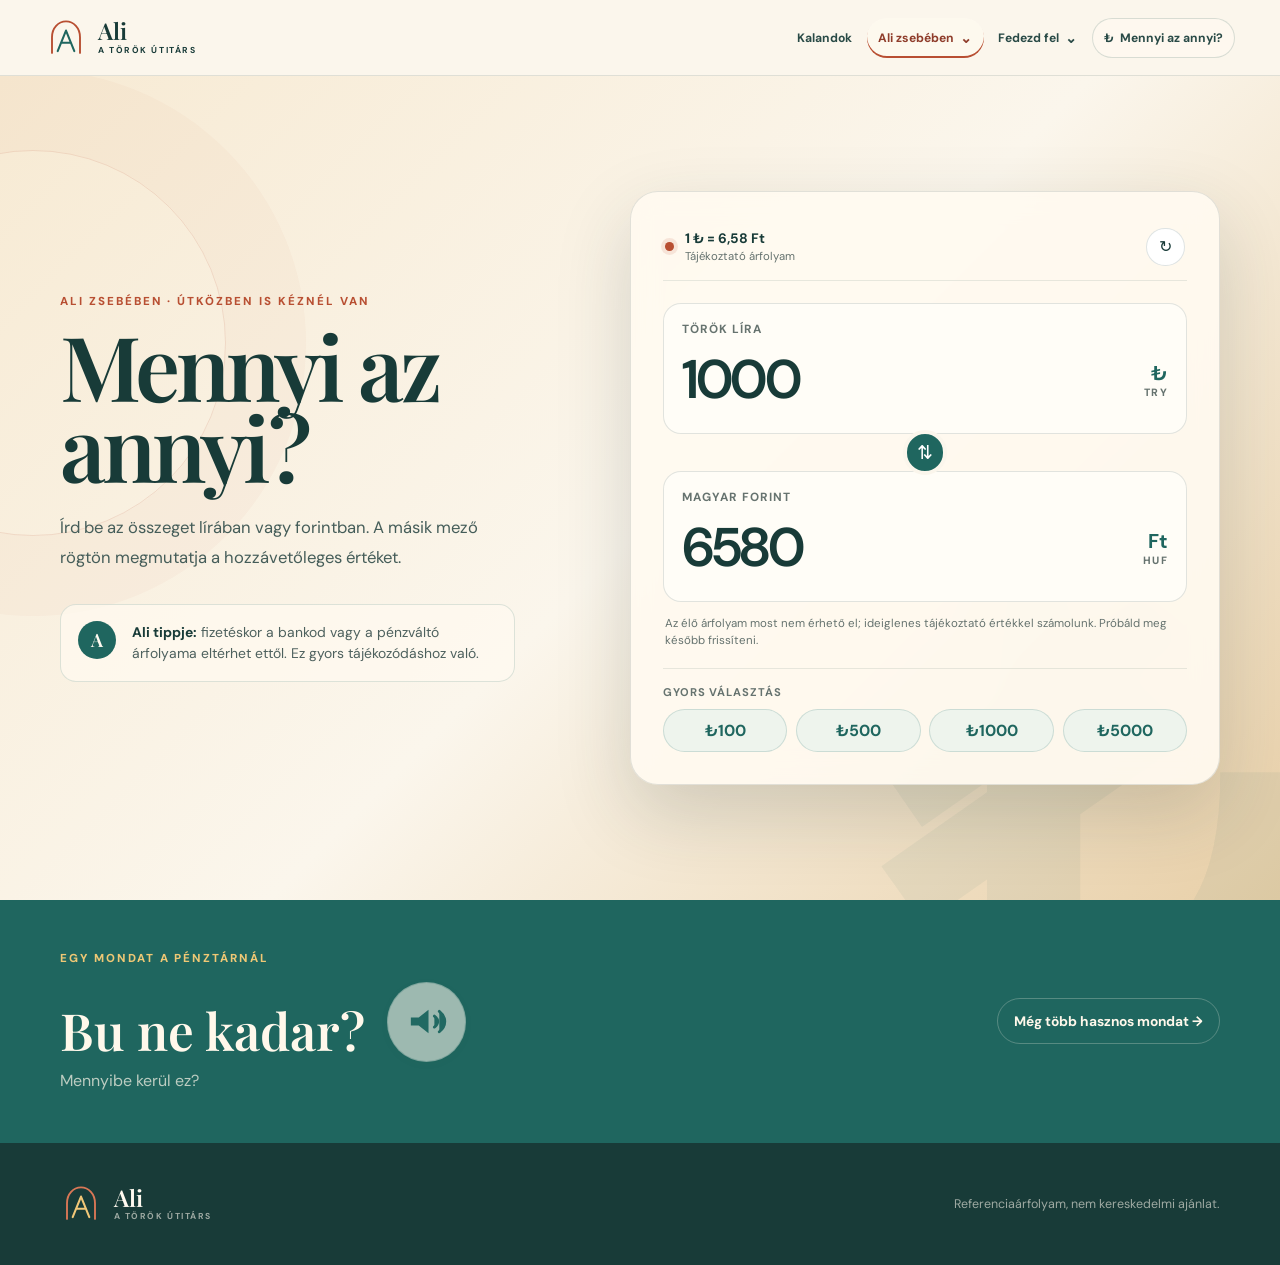
==== arfolyam.html @ 1f0365b6 "Remove situations from pocket navigation" ====
<!doctype html>
<html lang="hu">
<head>
  <meta charset="utf-8" />
  <meta name="viewport" content="width=device-width, initial-scale=1" />
  <meta name="description" content="Török líra–magyar forint árfolyam-kalkulátor utazáshoz, naponta frissülő referenciaárfolyammal." />
  <meta name="theme-color" content="#f6ead6" />
  <title>Líra–forint kalkulátor – Ali, a török útitárs</title>
  <link rel="preconnect" href="https://fonts.googleapis.com" />
  <link rel="preconnect" href="https://fonts.gstatic.com" crossorigin />
  <link href="https://fonts.googleapis.com/css2?family=DM+Sans:wght@400;500;600;700&family=Playfair+Display:ital,wght@0,600;1,600&display=swap" rel="stylesheet" />
  <link rel="stylesheet" href="navigation.css?v=4" />
  <link rel="stylesheet" href="arfolyam.css?v=1" />
</head>
<body data-section="ali-zsebeben">
  <a class="skip-link" href="#kalkulator">Ugrás a kalkulátorhoz</a>

  <header class="site-header global-header header-solid">
    <a class="brand" href="index.html" aria-label="Vissza Ali kezdőoldalára">
      <span class="brand-mark" aria-hidden="true">
        <svg viewBox="0 0 48 48" focusable="false"><path class="mark-arch" d="M8 41V23C8 12.5 15.2 5 24 5s16 7.5 16 18v18" /><path class="mark-a" d="M14.5 39 24 15.5 33.5 39M18.5 29.5h11" /></svg>
      </span>
      <span><strong>Ali</strong><small>A török útitárs</small></span>
    </a>
    <button class="menu-toggle" type="button" aria-expanded="false" aria-controls="site-navigation"><span></span><span></span><span></span><b>Menü</b></button>
    <nav class="site-navigation" id="site-navigation" aria-label="Főmenü">
      <a class="nav-item" data-nav-section="kalandok" href="index.html#journey">Kalandok</a>
      <div class="nav-group" data-nav-section="ali-zsebeben">
        <button class="nav-item nav-group-trigger" type="button" aria-expanded="false">Ali zsebében <span aria-hidden="true">⌄</span></button>
        <div class="nav-popover">
          <p><strong>Amit jó magaddal vinni</strong><small>Mondatok és gyors segítség útközben.</small></p>
          <a href="szavak.html#szotar"><span>Útiszótár</span><small>Az első út összes szava</small></a>
          <a href="zseb.html#sajat-szavaim"><span>Saját szavaim</span><small>Elmentett mondatok és tanulókártyák</small></a>
        </div>
      </div>
      <div class="nav-group" data-nav-section="fedezd-fel">
        <button class="nav-item nav-group-trigger" type="button" aria-expanded="false">Fedezd fel <span aria-hidden="true">⌄</span></button>
        <div class="nav-popover nav-popover-small">
          <p><strong>Törökország Ali szemével</strong><small>Ízek, helyek és történetek.</small></p>
          <a href="torok-konyha.html?v=20260719-5"><span>Török konyha</span><small>Ali már megterített</small></a>
          <a href="isztambul-helyei.html"><span>Isztambul helyei</span><small>A város, amely visszahív</small></a>
        </div>
      </div>
      <a class="nav-item nav-journal-link current" href="arfolyam.html" aria-current="page"><span aria-hidden="true">₺</span> Mennyi az annyi?</a>
    </nav>
  </header>

  <main id="kalkulator">
    <section class="converter-hero" aria-labelledby="converter-title">
      <div class="hero-copy">
        <p class="eyebrow">Ali zsebében · útközben is kéznél van</p>
        <h1 id="converter-title">Mennyi az annyi?</h1>
        <p class="intro">Írd be az összeget lírában vagy forintban. A másik mező rögtön megmutatja a hozzávetőleges értéket.</p>
        <div class="ali-tip">
          <span aria-hidden="true">A</span>
          <p><strong>Ali tippje:</strong> fizetéskor a bankod vagy a pénzváltó árfolyama eltérhet ettől. Ez gyors tájékozódáshoz való.</p>
        </div>
      </div>

      <div class="converter-card" aria-label="Török líra és magyar forint átváltó">
        <div class="rate-bar">
          <span class="status-dot" aria-hidden="true"></span>
          <p><span data-rate-label>Árfolyam betöltése…</span><small data-rate-date aria-live="polite">Egy pillanat</small></p>
          <button type="button" data-refresh aria-label="Árfolyam frissítése" title="Árfolyam frissítése">↻</button>
        </div>

        <div class="currency-field" data-field="TRY">
          <label for="try-amount">Török líra</label>
          <div class="amount-row">
            <input id="try-amount" data-amount="TRY" type="text" inputmode="decimal" autocomplete="off" value="1000" aria-describedby="try-code" />
            <span id="try-code"><b>₺</b><small>TRY</small></span>
          </div>
        </div>

        <button class="swap-button" type="button" data-swap aria-label="Ugrás a másik pénznem mezőjéhez">⇅</button>

        <div class="currency-field" data-field="HUF">
          <label for="huf-amount">Magyar forint</label>
          <div class="amount-row">
            <input id="huf-amount" data-amount="HUF" type="text" inputmode="decimal" autocomplete="off" aria-describedby="huf-code" />
            <span id="huf-code"><b>Ft</b><small>HUF</small></span>
          </div>
        </div>

        <p class="rate-note" data-rate-note role="status" aria-live="polite">A referenciaárfolyam naponta frissül.</p>

        <div class="quick-values" aria-label="Gyakori líraösszegek">
          <span>Gyors választás</span>
          <div>
            <button type="button" data-quick="100">₺100</button>
            <button type="button" data-quick="500">₺500</button>
            <button type="button" data-quick="1000">₺1000</button>
            <button type="button" data-quick="5000">₺5000</button>
          </div>
        </div>
      </div>
    </section>

    <section class="phrase-strip" aria-labelledby="phrase-title">
      <div>
        <p class="eyebrow">Egy mondat a pénztárnál</p>
        <h2 id="phrase-title" lang="tr">Bu ne kadar?</h2>
        <p>Mennyibe kerül ez?</p>
      </div>
      <a href="szavak.html#szotar">Még több hasznos mondat <span aria-hidden="true">→</span></a>
    </section>
  </main>

  <footer class="converter-footer">
    <a class="brand footer-brand" href="index.html" aria-label="Ali – A török útitárs kezdőoldala"><span class="brand-mark" aria-hidden="true"><svg viewBox="0 0 48 48" focusable="false"><path class="mark-arch" d="M8 41V23C8 12.5 15.2 5 24 5s16 7.5 16 18v18" /><path class="mark-a" d="M14.5 39 24 15.5 33.5 39M18.5 29.5h11" /></svg></span><span><strong>Ali</strong><small>A török útitárs</small></span></a>
    <p>Referenciaárfolyam, nem kereskedelmi ajánlat.</p>
  </footer>

  <script src="navigation.js?v=6"></script>
  <script src="arfolyam.js?v=1"></script>
</body>
</html>
---- navigation.css ----
.global-header { --nav-ink:#183b38; --nav-teal:#1f665f; --nav-terra:#b84f32; --nav-paper:#fffaf0; min-height:76px; display:flex; align-items:center; gap:clamp(1rem,2.5vw,2.5rem); padding:.8rem clamp(1rem,3.5vw,4rem); color:var(--nav-ink); }
.global-header.header-overlay { position:absolute; z-index:20; inset:0 0 auto; }
.global-header.header-solid { position:sticky; z-index:20; top:0; border-bottom:1px solid rgba(24,59,56,.12); background:rgba(251,246,236,.94); backdrop-filter:blur(16px); }
.global-header .brand { flex:0 0 auto; }
.global-header .brand-mark { width:42px; height:42px; display:grid; color:var(--nav-teal); }
.global-header .brand-mark svg { width:100%; height:100%; fill:none; overflow:visible; }
.global-header .brand-mark path { fill:none; stroke-linecap:round; stroke-linejoin:round; }
.global-header .brand-mark .mark-arch { stroke:var(--nav-terra); stroke-width:2.15; }
.global-header .brand-mark .mark-a { stroke:currentColor; stroke-width:2.35; }

footer .footer-brand {
  width:max-content;
  display:inline-flex;
  align-items:center;
  justify-content:flex-start;
  gap:.72rem;
  color:#fffaf0;
  text-align:left;
  text-decoration:none;
}
footer .footer-brand .brand-mark { width:42px; height:42px; flex:0 0 42px; display:grid; color:#f1c778; }
footer .footer-brand .brand-mark svg { width:100%; height:100%; fill:none; overflow:visible; }
footer .footer-brand .brand-mark path { fill:none; stroke-linecap:round; stroke-linejoin:round; }
footer .footer-brand .brand-mark .mark-arch { stroke:#d97756; stroke-width:2.15; }
footer .footer-brand .brand-mark .mark-a { stroke:currentColor; stroke-width:2.35; }
footer .footer-brand > span:last-child { display:grid; gap:.08rem; flex:0 0 auto; }
footer .footer-brand strong { color:#fffaf0; font-family:"Playfair Display",serif; font-size:1.45rem; font-weight:600; line-height:1; }
footer .footer-brand small { color:rgba(255,250,240,.58); font-size:.54rem; font-weight:700; letter-spacing:.18em; line-height:1.2; text-transform:uppercase; }
footer.story-footer { display:flex; align-items:center; justify-content:space-between; gap:2rem; text-align:left; }
.site-navigation { min-width:0; flex:1; display:flex; align-items:center; justify-content:flex-end; gap:.2rem; }
.nav-item,.nav-group-trigger,.nav-journal { min-height:40px; display:inline-flex; align-items:center; gap:.35rem; border:0; border-radius:999px; padding:.55rem .72rem; color:#294a46; background:transparent; font-size:.76rem; font-weight:700; text-decoration:none; white-space:nowrap; cursor:pointer; }
.nav-item:hover,.nav-group-trigger:hover,.nav-journal:hover,.nav-item.active,.nav-group.active > .nav-group-trigger { color:#8f3d2b; background:rgba(255,250,240,.66); }
.nav-item.active,.nav-group.active > .nav-group-trigger { box-shadow:inset 0 -2px #b84f32; }
.nav-group { position:relative; }
.nav-group-trigger > span { font-size:.9rem; transition:transform .2s ease; }
.nav-group.open .nav-group-trigger > span { transform:rotate(180deg); }
.nav-popover { position:absolute; z-index:30; top:calc(100% + .65rem); left:50%; width:min(390px,calc(100vw - 2rem)); display:none; padding:.65rem; border:1px solid rgba(31,102,95,.16); border-radius:18px; background:rgba(255,250,240,.98); box-shadow:0 24px 70px rgba(32,55,51,.2); transform:translateX(-50%); }
.nav-popover::before { content:''; position:absolute; left:50%; top:-7px; width:14px; height:14px; border-left:1px solid rgba(31,102,95,.16); border-top:1px solid rgba(31,102,95,.16); background:#fffaf0; transform:translateX(-50%) rotate(45deg); }
.nav-group.open .nav-popover { display:grid; animation:navReveal .18s ease-out; }
.nav-popover > p { display:grid; gap:.18rem; margin:0 0 .35rem; padding:.7rem .8rem .85rem; border-bottom:1px solid rgba(31,102,95,.1); }
.nav-popover > p strong { color:#254e49; font:600 1.05rem 'Playfair Display',serif; }
.nav-popover > p small,.nav-popover a small,.nav-coming small { color:#747d78; font-size:.68rem; line-height:1.35; }
.nav-popover a,.nav-coming { position:relative; display:grid; gap:.12rem; padding:.62rem .75rem; border-radius:10px; text-decoration:none; }
.nav-popover a { color:#1c514c; }
.nav-popover a:hover,.nav-popover a.current { background:#eaf3ec; }
.nav-popover a.current::after { content:'Most itt'; position:absolute; right:.7rem; top:.7rem; color:#a64c35; font-size:.56rem; font-weight:800; letter-spacing:.08em; text-transform:uppercase; }
.nav-popover a > span,.nav-coming > span { padding-right:3.3rem; font-size:.78rem; font-weight:700; }
.nav-coming { color:#68736e; }
.nav-coming::after { content:'Hamarosan'; position:absolute; right:.7rem; top:.68rem; color:#a05b47; font-size:.52rem; font-weight:800; letter-spacing:.07em; text-transform:uppercase; }
.nav-coming.compact { padding-block:.5rem; }
.nav-divider { height:1px; margin:.3rem .75rem; background:rgba(31,102,95,.1); }
.nav-popover-small { width:min(345px,calc(100vw - 2rem)); }
.nav-journal { border:1px solid rgba(29,74,70,.16); background:rgba(255,250,240,.56); }
.nav-journal b { min-width:1.3rem; height:1.3rem; display:grid; place-items:center; border-radius:50%; color:#fffaf0; background:#aa4f37; font-size:.62rem; }
.nav-journal-link { border:1px solid rgba(29,74,70,.16); background:rgba(255,250,240,.56); }
.nav-sound { min-height:40px; padding:.5rem .62rem; font-size:.72rem; }
.nav-cta { min-height:42px; display:inline-flex; align-items:center; justify-content:center; gap:.45rem; border:0; border-radius:999px; padding:.65rem .95rem; color:white; background:var(--nav-terra); box-shadow:0 8px 20px rgba(133,58,40,.2); font-size:.76rem; font-weight:800; text-decoration:none; white-space:nowrap; cursor:pointer; }
.nav-cta:hover { background:#933d2a; transform:translateY(-1px); }
.menu-toggle { display:none; width:48px; height:44px; align-content:center; justify-items:center; gap:4px; border:1px solid rgba(29,74,70,.18); border-radius:999px; color:#244a46; background:rgba(255,250,240,.8); }
.menu-toggle > span { width:17px; height:1.5px; display:block; background:currentColor; transition:transform .2s,opacity .2s; }
.menu-toggle b { position:absolute; width:1px; height:1px; overflow:hidden; clip:rect(0,0,0,0); }
@keyframes navReveal { from { opacity:0; transform:translate(-50%,-5px); } to { opacity:1; transform:translate(-50%,0); } }

@media (max-width:1050px) {
  body.navigation-open { overflow:hidden; }
  .global-header { min-height:68px; justify-content:space-between; padding:.65rem 1rem; }
  .global-header.header-solid { position:sticky; }
  .menu-toggle { position:relative; z-index:42; display:grid; }
  .global-header.menu-open .menu-toggle > span:nth-child(1) { transform:translateY(5.5px) rotate(45deg); }
  .global-header.menu-open .menu-toggle > span:nth-child(2) { opacity:0; }
  .global-header.menu-open .menu-toggle > span:nth-child(3) { transform:translateY(-5.5px) rotate(-45deg); }
  .site-navigation { position:fixed; z-index:40; inset:0; display:none; align-content:start; align-items:stretch; justify-content:start; flex-direction:column; gap:.35rem; overflow-y:auto; padding:5.5rem 1rem 1.5rem; background:linear-gradient(160deg,#fbf6ec 0%,#f0dfbf 100%); }
  .global-header.menu-open .site-navigation { display:flex; }
  .nav-item,.nav-group-trigger,.nav-journal { width:100%; min-height:54px; justify-content:space-between; border-radius:12px; padding:.8rem 1rem; font:600 1.25rem 'Playfair Display',serif; }
  .nav-group { width:100%; }
  .nav-group.active > .nav-group-trigger,.nav-item.active { box-shadow:inset 3px 0 #b84f32; }
  .nav-popover { position:relative; top:auto; left:auto; width:100%; margin:.25rem 0 .45rem; border-radius:13px; box-shadow:none; transform:none; }
  .nav-popover::before { display:none; }
  .nav-group.open .nav-popover { animation:none; }
  .nav-sound { width:100%; justify-content:center; margin-top:.4rem; }
  .nav-cta { width:100%; min-height:52px; margin-top:.4rem; font-size:.9rem; }
}

@media (max-width:480px) {
  .global-header .brand strong { font-size:1.25rem; }
  .global-header .brand small { font-size:.5rem; }
  .global-header .brand-mark { width:38px; height:38px; }
  footer.story-footer { align-items:flex-start; flex-direction:column; }
}

.pronunciation-coming {
  width:1.55em;
  height:1.55em;
  display:inline-grid;
  place-items:center;
  flex:0 0 auto;
  margin-left:.42em;
  border:1px solid rgba(31,102,95,.24);
  border-radius:50%;
  color:#226b64;
  background:rgba(255,250,240,.78);
  box-shadow:0 2px 8px rgba(32,72,67,.08);
  vertical-align:.12em;
  opacity:.72;
  pointer-events:none;
  cursor:default;
}
.pronunciation-coming svg { width:.92em; height:.92em; overflow:visible; }
.pronunciation-coming path { fill:currentColor; stroke:currentColor; stroke-width:1.45; stroke-linecap:round; stroke-linejoin:round; }
.pronunciation-coming path:first-child { stroke:none; }

@media (max-width:520px) {
  .pronunciation-coming { width:1.42em; height:1.42em; margin-left:.3em; }
}

@media print {
  .pronunciation-coming { display:none!important; }
}
---- arfolyam.css ----
:root {
  --ink:#183b38;
  --teal:#1f665f;
  --terra:#b84f32;
  --paper:#fbf6ec;
  --gold:#e3ac57;
  --muted:#66736f;
}

* { box-sizing:border-box; }
html { scroll-behavior:smooth; }
body { margin:0; color:var(--ink); background:var(--paper); font-family:"DM Sans",sans-serif; }
button,input { font:inherit; }
button { color:inherit; }
.skip-link { position:fixed; z-index:100; top:.6rem; left:.6rem; padding:.65rem 1rem; border-radius:10px; color:white; background:var(--ink); transform:translateY(-150%); }
.skip-link:focus { transform:none; }
.brand { display:inline-flex; align-items:center; gap:.7rem; color:var(--ink); text-decoration:none; }
.brand > span:last-child { display:grid; gap:.08rem; }
.brand strong { font:600 1.45rem/1 "Playfair Display",serif; }
.brand small { font-size:.54rem; font-weight:700; letter-spacing:.18em; text-transform:uppercase; }

.converter-hero { position:relative; min-height:calc(100vh - 76px); display:grid; grid-template-columns:minmax(280px,.86fr) minmax(420px,1.14fr); gap:clamp(2.5rem,8vw,8rem); align-items:center; overflow:hidden; padding:clamp(3.5rem,7vw,7.5rem) max(1.25rem,calc((100vw - 1160px)/2)); background:linear-gradient(135deg,#f7ead3 0%,#fbf6ec 52%,#e8cfa7 100%); }
.converter-hero::before { content:"₺"; position:absolute; right:-.04em; bottom:-.3em; color:rgba(31,102,95,.055); font:600 min(52vw,45rem)/1 "Playfair Display",serif; pointer-events:none; }
.converter-hero::after { content:""; position:absolute; width:24rem; aspect-ratio:1; left:-10rem; top:9%; border:1px solid rgba(184,79,50,.14); border-radius:50%; box-shadow:0 0 0 5rem rgba(184,79,50,.03); pointer-events:none; }
.hero-copy,.converter-card { position:relative; z-index:1; }
.eyebrow { margin:0 0 1rem; color:var(--terra); font-size:.72rem; font-weight:800; letter-spacing:.17em; text-transform:uppercase; }
.hero-copy h1 { max-width:7ch; margin:0; font:600 clamp(3.3rem,7vw,6.6rem)/.9 "Playfair Display",serif; letter-spacing:-.045em; }
.intro { max-width:34rem; margin:1.7rem 0 0; color:#455d59; font-size:clamp(1rem,1.3vw,1.18rem); line-height:1.75; }
.ali-tip { max-width:35rem; display:grid; grid-template-columns:2.55rem 1fr; gap:.85rem; align-items:start; margin-top:2rem; padding:1rem 1.05rem; border:1px solid rgba(31,102,95,.15); border-radius:16px; background:rgba(255,250,240,.72); }
.ali-tip > span { width:2.4rem; height:2.4rem; display:grid; place-items:center; border-radius:50%; color:#fffaf0; background:var(--teal); font:600 1.15rem "Playfair Display",serif; }
.ali-tip p { margin:.08rem 0 0; color:#4e615e; font-size:.87rem; line-height:1.55; }
.ali-tip strong { color:var(--ink); }

.converter-card { width:100%; max-width:590px; justify-self:end; padding:clamp(1.15rem,3vw,2rem); border:1px solid rgba(24,59,56,.13); border-radius:28px; background:rgba(255,250,240,.92); box-shadow:0 28px 75px rgba(40,58,52,.18); backdrop-filter:blur(14px); }
.rate-bar { display:grid; grid-template-columns:auto 1fr auto; gap:.7rem; align-items:center; margin-bottom:1.35rem; padding:.2rem .15rem .9rem; border-bottom:1px solid rgba(24,59,56,.1); }
.status-dot { width:.55rem; height:.55rem; border-radius:50%; background:#d59b3f; box-shadow:0 0 0 4px rgba(213,155,63,.12); }
.rate-bar.ready .status-dot { background:#2c8a72; box-shadow:0 0 0 4px rgba(44,138,114,.12); }
.rate-bar.error .status-dot { background:var(--terra); box-shadow:0 0 0 4px rgba(184,79,50,.12); }
.rate-bar p { display:grid; gap:.15rem; margin:0; }
.rate-bar p span { font-size:.86rem; font-weight:700; }
.rate-bar p small { color:var(--muted); font-size:.71rem; }
.rate-bar button { width:2.4rem; height:2.4rem; border:1px solid rgba(24,59,56,.14); border-radius:50%; background:white; cursor:pointer; }
.rate-bar button:hover { color:var(--terra); border-color:rgba(184,79,50,.35); transform:rotate(25deg); }
.rate-bar button:focus-visible,.swap-button:focus-visible,.quick-values button:focus-visible,input:focus-visible { outline:3px solid rgba(31,102,95,.3); outline-offset:3px; }

.currency-field { padding:1.05rem 1.15rem 1.15rem; border:1px solid rgba(24,59,56,.13); border-radius:18px; background:#fffdf7; transition:border-color .2s,box-shadow .2s; }
.currency-field:focus-within { border-color:rgba(31,102,95,.55); box-shadow:0 0 0 4px rgba(31,102,95,.08); }
.currency-field label { display:block; margin-bottom:.45rem; color:var(--muted); font-size:.74rem; font-weight:700; letter-spacing:.08em; text-transform:uppercase; }
.amount-row { display:flex; align-items:center; gap:.8rem; }
.amount-row input { min-width:0; flex:1; border:0; outline:0; padding:0; color:var(--ink); background:transparent; font-size:clamp(2rem,5vw,3.4rem); font-weight:600; letter-spacing:-.045em; }
.amount-row > span { min-width:3.7rem; display:grid; justify-items:end; color:var(--teal); }
.amount-row b { font-size:1.25rem; }
.amount-row small { color:var(--muted); font-size:.66rem; font-weight:800; letter-spacing:.1em; }
.swap-button { width:2.8rem; height:2.8rem; display:grid; place-items:center; margin:-.25rem auto; position:relative; z-index:2; border:4px solid var(--paper); border-radius:50%; color:white; background:var(--teal); cursor:pointer; font-size:1.2rem; }
.swap-button:hover { background:var(--terra); transform:rotate(180deg); }
.rate-note { min-height:1.3rem; margin:.85rem .15rem 0; color:var(--muted); font-size:.72rem; line-height:1.45; }
.quick-values { margin-top:1.15rem; padding-top:1rem; border-top:1px solid rgba(24,59,56,.1); }
.quick-values > span { display:block; margin-bottom:.65rem; color:var(--muted); font-size:.7rem; font-weight:700; text-transform:uppercase; letter-spacing:.08em; }
.quick-values > div { display:grid; grid-template-columns:repeat(4,1fr); gap:.55rem; }
.quick-values button { min-height:2.65rem; border:1px solid rgba(31,102,95,.17); border-radius:999px; color:var(--teal); background:#eef4ed; font-weight:700; cursor:pointer; }
.quick-values button:hover { color:white; background:var(--teal); }

.phrase-strip { display:flex; align-items:center; justify-content:space-between; gap:2rem; padding:3.2rem max(1.25rem,calc((100vw - 1160px)/2)); color:#fff8eb; background:var(--teal); }
.phrase-strip .eyebrow { color:#efc875; }
.phrase-strip h2 { margin:0; font:600 clamp(2rem,4vw,3.5rem)/1 "Playfair Display",serif; }
.phrase-strip div > p:last-child { margin:.55rem 0 0; color:rgba(255,248,235,.7); }
.phrase-strip a { flex:0 0 auto; padding:.8rem 1rem; border:1px solid rgba(255,248,235,.25); border-radius:999px; color:#fff8eb; text-decoration:none; font-size:.86rem; font-weight:700; }
.phrase-strip a:hover { color:var(--ink); background:#fff8eb; }
.converter-footer { display:flex; align-items:center; justify-content:space-between; gap:2rem; padding:2.5rem max(1.25rem,calc((100vw - 1160px)/2)); color:#fffaf0; background:#183b38; }
.converter-footer p { margin:0; color:rgba(255,250,240,.58); font-size:.78rem; }

@media (max-width:850px) {
  .converter-hero { min-height:auto; grid-template-columns:1fr; gap:1.5rem; padding-top:2.5rem; }
  .hero-copy h1 { max-width:none; font-size:clamp(2.9rem,11vw,4.7rem); }
  .intro { margin-top:1rem; line-height:1.6; }
  .ali-tip { margin-top:1.15rem; }
  .converter-card { max-width:none; justify-self:stretch; }
}

@media (max-width:560px) {
  .converter-hero { padding:2.7rem 1rem 4rem; }
  .converter-card { padding:1rem; border-radius:22px; }
  .amount-row input { font-size:2.25rem; }
  .quick-values > div { grid-template-columns:repeat(2,1fr); }
  .phrase-strip,.converter-footer { align-items:flex-start; flex-direction:column; padding-inline:1.2rem; }
  .phrase-strip a { width:100%; text-align:center; }
}

@media (prefers-reduced-motion:reduce) {
  * { scroll-behavior:auto !important; transition:none !important; }
}
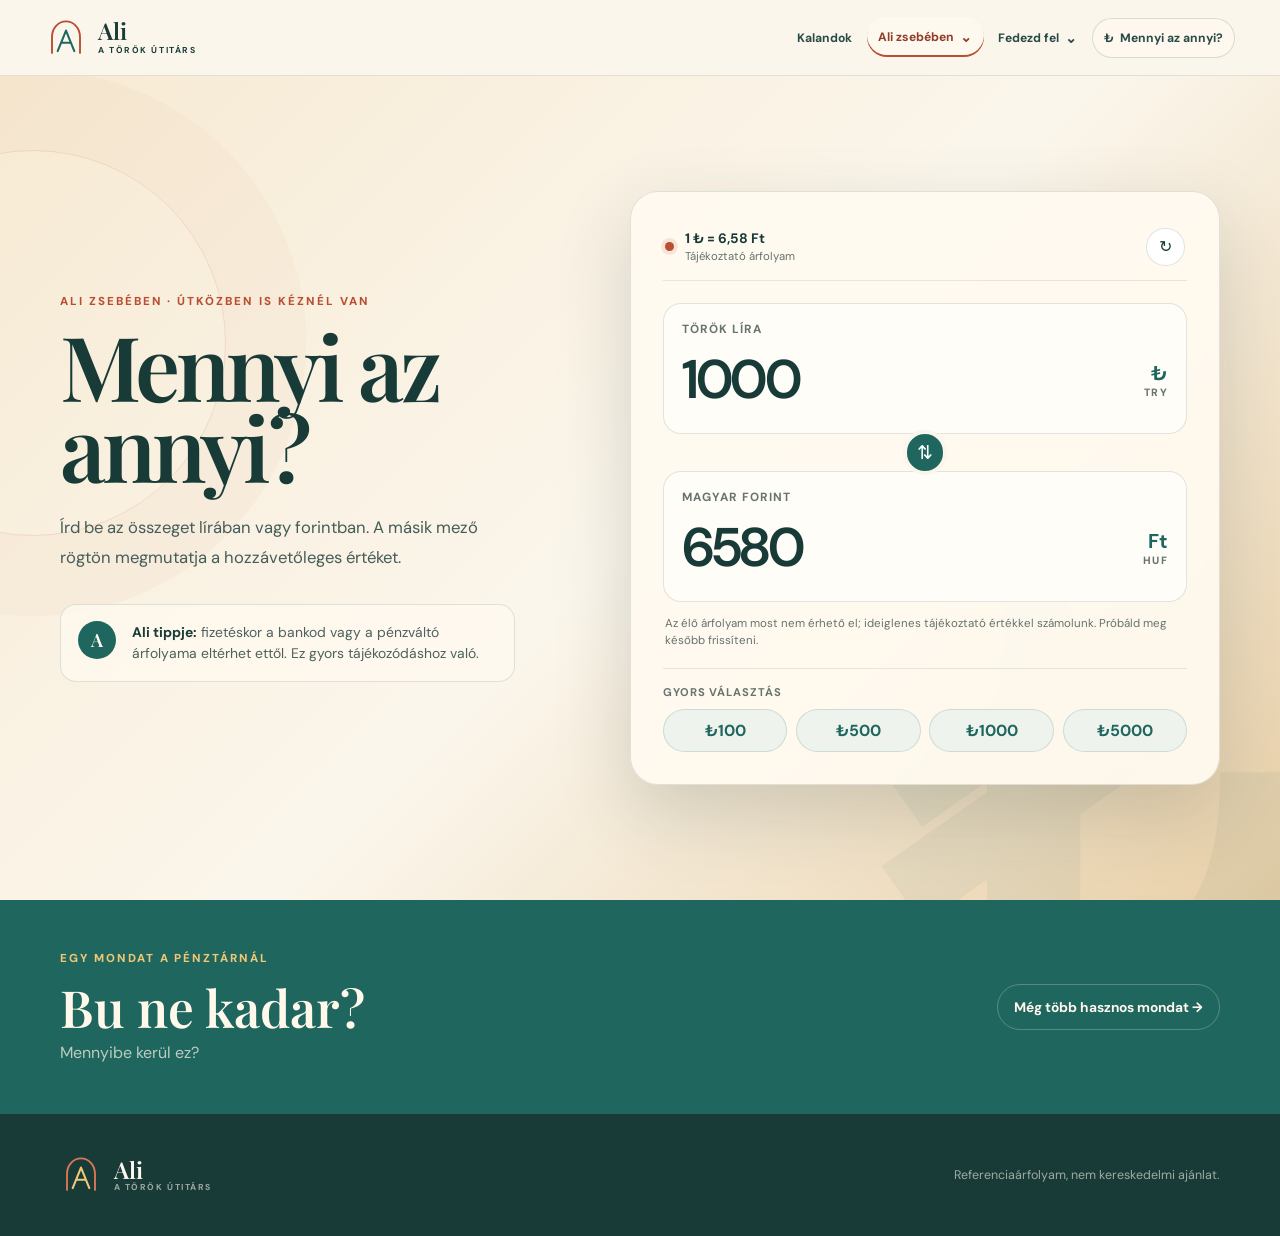
==== commit 485406f7: "Clarify navigation links and pronunciation cues" ====
--- a/arfolyam.html
+++ b/arfolyam.html
@@ -9,7 +9,7 @@
   <link rel="preconnect" href="https://fonts.googleapis.com" />
   <link rel="preconnect" href="https://fonts.gstatic.com" crossorigin />
   <link href="https://fonts.googleapis.com/css2?family=DM+Sans:wght@400;500;600;700&family=Playfair+Display:ital,wght@0,600;1,600&display=swap" rel="stylesheet" />
-  <link rel="stylesheet" href="navigation.css?v=4" />
+  <link rel="stylesheet" href="navigation.css?v=5" />
   <link rel="stylesheet" href="arfolyam.css?v=1" />
 </head>
 <body data-section="ali-zsebeben">
@@ -29,7 +29,8 @@
         <button class="nav-item nav-group-trigger" type="button" aria-expanded="false">Ali zsebében <span aria-hidden="true">⌄</span></button>
         <div class="nav-popover">
           <p><strong>Amit jó magaddal vinni</strong><small>Mondatok és gyors segítség útközben.</small></p>
-          <a href="szavak.html#szotar"><span>Útiszótár</span><small>Az első út összes szava</small></a>
+          <a href="szavak.html#abc"><span lang="tr">Alfabe</span><small>A török ábécé 29 betűje</small></a>
+          <a href="szavak.html#szotar"><span>A1 szókincs</span><small>17 Ali-lecke összes szava</small></a>
           <a href="zseb.html#sajat-szavaim"><span>Saját szavaim</span><small>Elmentett mondatok és tanulókártyák</small></a>
         </div>
       </div>
@@ -111,7 +112,7 @@
     <p>Referenciaárfolyam, nem kereskedelmi ajánlat.</p>
   </footer>
 
-  <script src="navigation.js?v=6"></script>
+<script src="navigation.js?v=7"></script>
   <script src="arfolyam.js?v=1"></script>
 </body>
 </html>
--- a/navigation.css
+++ b/navigation.css
@@ -28,8 +28,9 @@
 footer .footer-brand small { color:rgba(255,250,240,.58); font-size:.54rem; font-weight:700; letter-spacing:.18em; line-height:1.2; text-transform:uppercase; }
 footer.story-footer { display:flex; align-items:center; justify-content:space-between; gap:2rem; text-align:left; }
 .site-navigation { min-width:0; flex:1; display:flex; align-items:center; justify-content:flex-end; gap:.2rem; }
-.nav-item,.nav-group-trigger,.nav-journal { min-height:40px; display:inline-flex; align-items:center; gap:.35rem; border:0; border-radius:999px; padding:.55rem .72rem; color:#294a46; background:transparent; font-size:.76rem; font-weight:700; text-decoration:none; white-space:nowrap; cursor:pointer; }
-.nav-item:hover,.nav-group-trigger:hover,.nav-journal:hover,.nav-item.active,.nav-group.active > .nav-group-trigger { color:#8f3d2b; background:rgba(255,250,240,.66); }
+.nav-item,.nav-group-trigger,.nav-journal { min-height:40px; display:inline-flex; align-items:center; gap:.35rem; border:0; border-radius:999px; padding:.55rem .72rem; color:#294a46; background:transparent; font-size:.76rem; font-weight:700; text-decoration:none; white-space:nowrap; cursor:pointer; transition:color .18s ease,background .18s ease,box-shadow .18s ease,transform .18s ease; }
+.nav-item:hover,.nav-group-trigger:hover,.nav-journal:hover,.nav-item.active,.nav-group.active > .nav-group-trigger { color:#8f3d2b; background:rgba(255,250,240,.78); box-shadow:0 5px 16px rgba(37,78,73,.09); transform:translateY(-1px); }
+.nav-item:focus-visible,.nav-group-trigger:focus-visible,.nav-journal:focus-visible,.nav-popover a:focus-visible { outline:3px solid rgba(184,79,50,.3); outline-offset:3px; }
 .nav-item.active,.nav-group.active > .nav-group-trigger { box-shadow:inset 0 -2px #b84f32; }
 .nav-group { position:relative; }
 .nav-group-trigger > span { font-size:.9rem; transition:transform .2s ease; }
@@ -40,11 +41,15 @@
 .nav-popover > p { display:grid; gap:.18rem; margin:0 0 .35rem; padding:.7rem .8rem .85rem; border-bottom:1px solid rgba(31,102,95,.1); }
 .nav-popover > p strong { color:#254e49; font:600 1.05rem 'Playfair Display',serif; }
 .nav-popover > p small,.nav-popover a small,.nav-coming small { color:#747d78; font-size:.68rem; line-height:1.35; }
-.nav-popover a,.nav-coming { position:relative; display:grid; gap:.12rem; padding:.62rem .75rem; border-radius:10px; text-decoration:none; }
-.nav-popover a { color:#1c514c; }
-.nav-popover a:hover,.nav-popover a.current { background:#eaf3ec; }
-.nav-popover a.current::after { content:'Most itt'; position:absolute; right:.7rem; top:.7rem; color:#a64c35; font-size:.56rem; font-weight:800; letter-spacing:.08em; text-transform:uppercase; }
-.nav-popover a > span,.nav-coming > span { padding-right:3.3rem; font-size:.78rem; font-weight:700; }
+.nav-popover a,.nav-coming { position:relative; display:grid; gap:.12rem; padding:.68rem 3rem .68rem .78rem; border-radius:12px; text-decoration:none; }
+.nav-popover a { border:1px solid rgba(31,102,95,.09); color:#1c514c; background:rgba(255,255,255,.28); cursor:pointer; transition:background .18s ease,border-color .18s ease,box-shadow .18s ease,transform .18s ease; }
+.nav-popover a + a { margin-top:.24rem; }
+.nav-popover a:hover,.nav-popover a:focus-visible { border-color:rgba(31,102,95,.2); background:#eaf3ec; box-shadow:0 7px 18px rgba(31,77,71,.1); transform:translateX(3px); }
+.nav-popover a.current { padding-right:5.7rem; border-color:rgba(31,102,95,.14); background:#eaf3ec; }
+.nav-popover a:not(.current)::after { content:'→'; position:absolute; right:.72rem; top:50%; width:1.65rem; height:1.65rem; display:grid; place-items:center; border:1px solid rgba(31,102,95,.15); border-radius:50%; color:#25645e; background:#fffaf0; font-size:.82rem; font-weight:800; transform:translateY(-50%); transition:color .18s ease,background .18s ease,transform .18s ease; }
+.nav-popover a:not(.current):hover::after,.nav-popover a:not(.current):focus-visible::after { color:#fffaf0; background:#25645e; transform:translate(2px,-50%); }
+.nav-popover a.current::after { content:'Most itt · →'; position:absolute; right:.72rem; top:50%; color:#a64c35; font-size:.54rem; font-weight:800; letter-spacing:.06em; text-transform:uppercase; transform:translateY(-50%); }
+.nav-popover a > span,.nav-coming > span { font-size:.78rem; font-weight:700; }
 .nav-coming { color:#68736e; }
 .nav-coming::after { content:'Hamarosan'; position:absolute; right:.7rem; top:.68rem; color:#a05b47; font-size:.52rem; font-weight:800; letter-spacing:.07em; text-transform:uppercase; }
 .nav-coming.compact { padding-block:.5rem; }
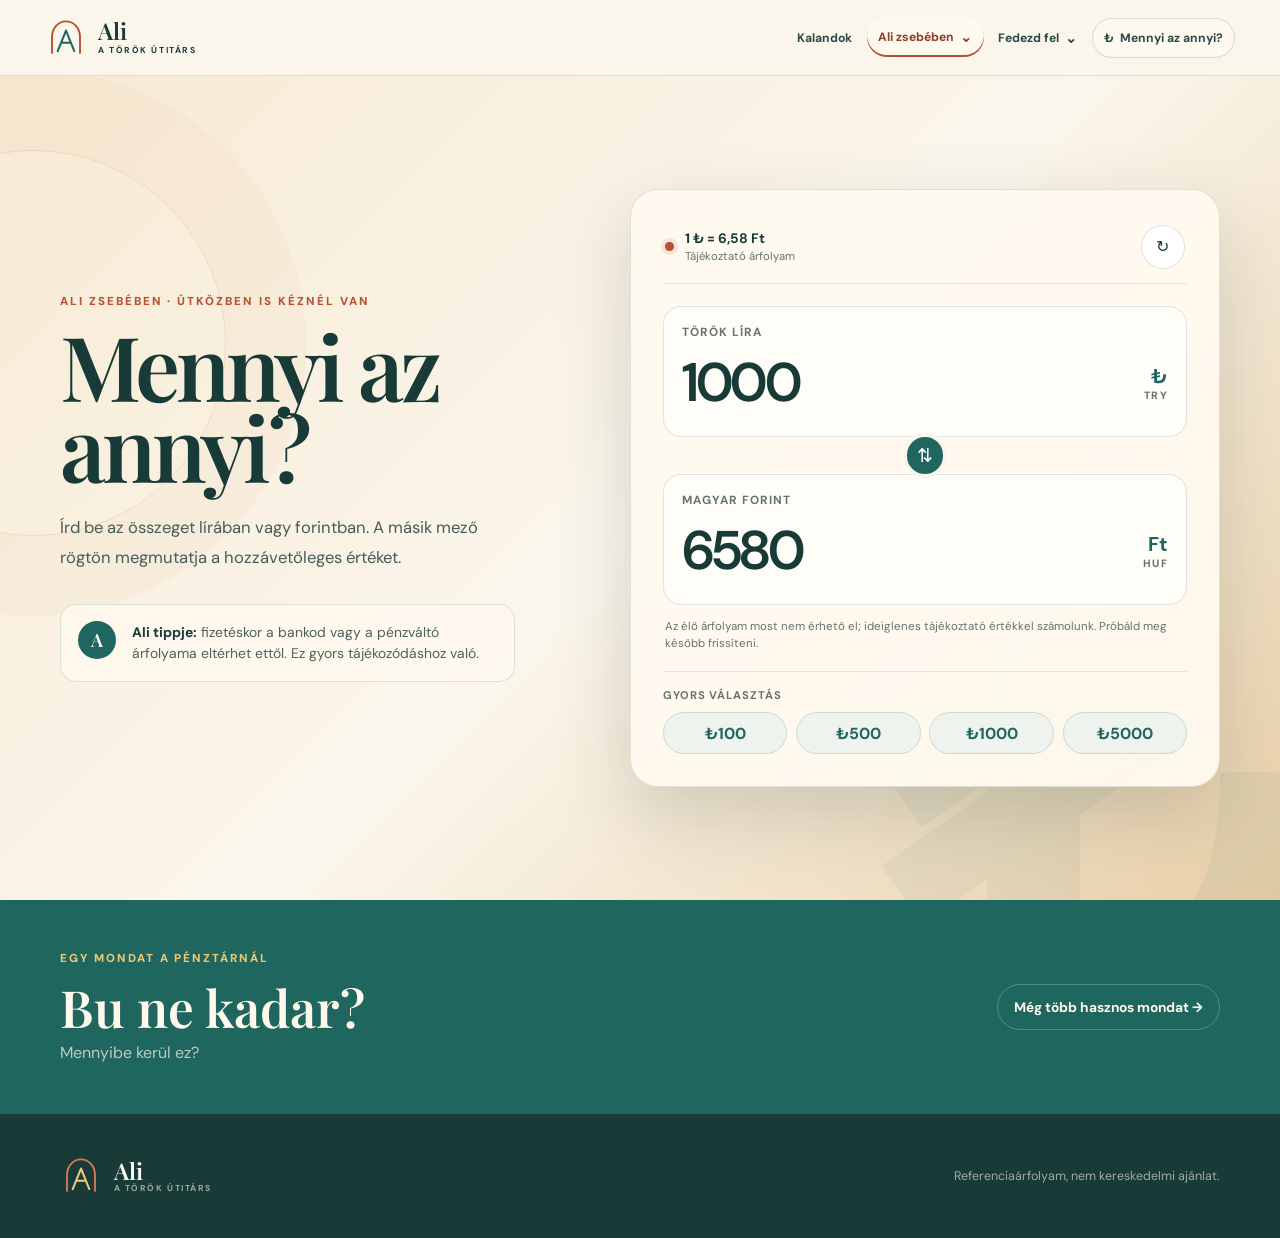
==== commit a5b68f72: "Improve mobile responsiveness across site" ====
--- a/arfolyam.html
+++ b/arfolyam.html
@@ -9,8 +9,8 @@
   <link rel="preconnect" href="https://fonts.googleapis.com" />
   <link rel="preconnect" href="https://fonts.gstatic.com" crossorigin />
   <link href="https://fonts.googleapis.com/css2?family=DM+Sans:wght@400;500;600;700&family=Playfair+Display:ital,wght@0,600;1,600&display=swap" rel="stylesheet" />
-  <link rel="stylesheet" href="navigation.css?v=5" />
-  <link rel="stylesheet" href="arfolyam.css?v=1" />
+  <link rel="stylesheet" href="navigation.css?v=7" />
+  <link rel="stylesheet" href="arfolyam.css?v=2" />
 </head>
 <body data-section="ali-zsebeben">
   <a class="skip-link" href="#kalkulator">Ugrás a kalkulátorhoz</a>
--- a/navigation.css
+++ b/navigation.css
@@ -2,6 +2,7 @@
 .global-header.header-overlay { position:absolute; z-index:20; inset:0 0 auto; }
 .global-header.header-solid { position:sticky; z-index:20; top:0; border-bottom:1px solid rgba(24,59,56,.12); background:rgba(251,246,236,.94); backdrop-filter:blur(16px); }
 .global-header .brand { flex:0 0 auto; }
+.global-header .brand, footer .footer-brand { min-height:44px; }
 .global-header .brand-mark { width:42px; height:42px; display:grid; color:var(--nav-teal); }
 .global-header .brand-mark svg { width:100%; height:100%; fill:none; overflow:visible; }
 .global-header .brand-mark path { fill:none; stroke-linecap:round; stroke-linejoin:round; }
@@ -41,15 +42,15 @@
 .nav-popover > p { display:grid; gap:.18rem; margin:0 0 .35rem; padding:.7rem .8rem .85rem; border-bottom:1px solid rgba(31,102,95,.1); }
 .nav-popover > p strong { color:#254e49; font:600 1.05rem 'Playfair Display',serif; }
 .nav-popover > p small,.nav-popover a small,.nav-coming small { color:#747d78; font-size:.68rem; line-height:1.35; }
-.nav-popover a,.nav-coming { position:relative; display:grid; gap:.12rem; padding:.68rem 3rem .68rem .78rem; border-radius:12px; text-decoration:none; }
+.nav-popover a,.nav-coming { position:relative; display:grid; gap:.12rem; padding:.68rem .78rem; border-radius:12px; text-decoration:none; }
 .nav-popover a { border:1px solid rgba(31,102,95,.09); color:#1c514c; background:rgba(255,255,255,.28); cursor:pointer; transition:background .18s ease,border-color .18s ease,box-shadow .18s ease,transform .18s ease; }
 .nav-popover a + a { margin-top:.24rem; }
 .nav-popover a:hover,.nav-popover a:focus-visible { border-color:rgba(31,102,95,.2); background:#eaf3ec; box-shadow:0 7px 18px rgba(31,77,71,.1); transform:translateX(3px); }
-.nav-popover a.current { padding-right:5.7rem; border-color:rgba(31,102,95,.14); background:#eaf3ec; }
-.nav-popover a:not(.current)::after { content:'→'; position:absolute; right:.72rem; top:50%; width:1.65rem; height:1.65rem; display:grid; place-items:center; border:1px solid rgba(31,102,95,.15); border-radius:50%; color:#25645e; background:#fffaf0; font-size:.82rem; font-weight:800; transform:translateY(-50%); transition:color .18s ease,background .18s ease,transform .18s ease; }
-.nav-popover a:not(.current):hover::after,.nav-popover a:not(.current):focus-visible::after { color:#fffaf0; background:#25645e; transform:translate(2px,-50%); }
-.nav-popover a.current::after { content:'Most itt · →'; position:absolute; right:.72rem; top:50%; color:#a64c35; font-size:.54rem; font-weight:800; letter-spacing:.06em; text-transform:uppercase; transform:translateY(-50%); }
+.nav-popover a.current { border-color:rgba(31,102,95,.14); background:#eaf3ec; }
 .nav-popover a > span,.nav-coming > span { font-size:.78rem; font-weight:700; }
+.nav-popover a:not(.current) > span::after { content:' →'; display:inline-block; margin-left:.2rem; color:#a64c35; font-size:.72rem; transition:transform .18s ease; }
+.nav-popover a:not(.current):hover > span::after,.nav-popover a:not(.current):focus-visible > span::after { transform:translateX(2px); }
+.nav-popover a.current > span::after { content:' · most itt'; color:#a64c35; font-size:.54rem; font-weight:800; letter-spacing:.05em; text-transform:uppercase; }
 .nav-coming { color:#68736e; }
 .nav-coming::after { content:'Hamarosan'; position:absolute; right:.7rem; top:.68rem; color:#a05b47; font-size:.52rem; font-weight:800; letter-spacing:.07em; text-transform:uppercase; }
 .nav-coming.compact { padding-block:.5rem; }
@@ -70,6 +71,7 @@
   body.navigation-open { overflow:hidden; }
   .global-header { min-height:68px; justify-content:space-between; padding:.65rem 1rem; }
   .global-header.header-solid { position:sticky; }
+  .global-header.header-solid.menu-open { backdrop-filter:none; }
   .menu-toggle { position:relative; z-index:42; display:grid; }
   .global-header.menu-open .menu-toggle > span:nth-child(1) { transform:translateY(5.5px) rotate(45deg); }
   .global-header.menu-open .menu-toggle > span:nth-child(2) { opacity:0; }
@@ -116,6 +118,8 @@
 
 @media (max-width:520px) {
   .pronunciation-coming { width:1.42em; height:1.42em; margin-left:.3em; }
+  .day-thread a,
+  .back { min-height:44px; display:inline-flex; align-items:center; }
 }
 
 @media print {
--- a/arfolyam.css
+++ b/arfolyam.css
@@ -8,7 +8,7 @@
 }
 
 * { box-sizing:border-box; }
-html { scroll-behavior:smooth; }
+html { max-width:100%; overflow-x:hidden; scroll-behavior:smooth; }
 body { margin:0; color:var(--ink); background:var(--paper); font-family:"DM Sans",sans-serif; }
 button,input { font:inherit; }
 button { color:inherit; }
@@ -22,7 +22,7 @@
 .converter-hero { position:relative; min-height:calc(100vh - 76px); display:grid; grid-template-columns:minmax(280px,.86fr) minmax(420px,1.14fr); gap:clamp(2.5rem,8vw,8rem); align-items:center; overflow:hidden; padding:clamp(3.5rem,7vw,7.5rem) max(1.25rem,calc((100vw - 1160px)/2)); background:linear-gradient(135deg,#f7ead3 0%,#fbf6ec 52%,#e8cfa7 100%); }
 .converter-hero::before { content:"₺"; position:absolute; right:-.04em; bottom:-.3em; color:rgba(31,102,95,.055); font:600 min(52vw,45rem)/1 "Playfair Display",serif; pointer-events:none; }
 .converter-hero::after { content:""; position:absolute; width:24rem; aspect-ratio:1; left:-10rem; top:9%; border:1px solid rgba(184,79,50,.14); border-radius:50%; box-shadow:0 0 0 5rem rgba(184,79,50,.03); pointer-events:none; }
-.hero-copy,.converter-card { position:relative; z-index:1; }
+.hero-copy,.converter-card { position:relative; z-index:1; min-width:0; }
 .eyebrow { margin:0 0 1rem; color:var(--terra); font-size:.72rem; font-weight:800; letter-spacing:.17em; text-transform:uppercase; }
 .hero-copy h1 { max-width:7ch; margin:0; font:600 clamp(3.3rem,7vw,6.6rem)/.9 "Playfair Display",serif; letter-spacing:-.045em; }
 .intro { max-width:34rem; margin:1.7rem 0 0; color:#455d59; font-size:clamp(1rem,1.3vw,1.18rem); line-height:1.75; }
@@ -32,14 +32,14 @@
 .ali-tip strong { color:var(--ink); }
 
 .converter-card { width:100%; max-width:590px; justify-self:end; padding:clamp(1.15rem,3vw,2rem); border:1px solid rgba(24,59,56,.13); border-radius:28px; background:rgba(255,250,240,.92); box-shadow:0 28px 75px rgba(40,58,52,.18); backdrop-filter:blur(14px); }
-.rate-bar { display:grid; grid-template-columns:auto 1fr auto; gap:.7rem; align-items:center; margin-bottom:1.35rem; padding:.2rem .15rem .9rem; border-bottom:1px solid rgba(24,59,56,.1); }
+.rate-bar { display:grid; grid-template-columns:auto minmax(0,1fr) auto; gap:.7rem; align-items:center; margin-bottom:1.35rem; padding:.2rem .15rem .9rem; border-bottom:1px solid rgba(24,59,56,.1); }
 .status-dot { width:.55rem; height:.55rem; border-radius:50%; background:#d59b3f; box-shadow:0 0 0 4px rgba(213,155,63,.12); }
 .rate-bar.ready .status-dot { background:#2c8a72; box-shadow:0 0 0 4px rgba(44,138,114,.12); }
 .rate-bar.error .status-dot { background:var(--terra); box-shadow:0 0 0 4px rgba(184,79,50,.12); }
-.rate-bar p { display:grid; gap:.15rem; margin:0; }
+.rate-bar p { min-width:0; display:grid; gap:.15rem; margin:0; }
 .rate-bar p span { font-size:.86rem; font-weight:700; }
 .rate-bar p small { color:var(--muted); font-size:.71rem; }
-.rate-bar button { width:2.4rem; height:2.4rem; border:1px solid rgba(24,59,56,.14); border-radius:50%; background:white; cursor:pointer; }
+.rate-bar button { width:2.75rem; height:2.75rem; border:1px solid rgba(24,59,56,.14); border-radius:50%; background:white; cursor:pointer; }
 .rate-bar button:hover { color:var(--terra); border-color:rgba(184,79,50,.35); transform:rotate(25deg); }
 .rate-bar button:focus-visible,.swap-button:focus-visible,.quick-values button:focus-visible,input:focus-visible { outline:3px solid rgba(31,102,95,.3); outline-offset:3px; }
 
@@ -70,7 +70,7 @@
 .converter-footer p { margin:0; color:rgba(255,250,240,.58); font-size:.78rem; }
 
 @media (max-width:850px) {
-  .converter-hero { min-height:auto; grid-template-columns:1fr; gap:1.5rem; padding-top:2.5rem; }
+  .converter-hero { min-height:auto; grid-template-columns:minmax(0,1fr); gap:1.5rem; padding-top:2.5rem; }
   .hero-copy h1 { max-width:none; font-size:clamp(2.9rem,11vw,4.7rem); }
   .intro { margin-top:1rem; line-height:1.6; }
   .ali-tip { margin-top:1.15rem; }
@@ -80,8 +80,15 @@
 @media (max-width:560px) {
   .converter-hero { padding:2.7rem 1rem 4rem; }
   .converter-card { padding:1rem; border-radius:22px; }
-  .amount-row input { font-size:2.25rem; }
-  .quick-values > div { grid-template-columns:repeat(2,1fr); }
+  .hero-copy h1 { font-size:clamp(2.65rem,13vw,3.45rem); line-height:.94; }
+  .ali-tip { grid-template-columns:2.4rem minmax(0,1fr); }
+  .rate-bar { gap:.5rem; }
+  .rate-bar p span,.rate-bar p small { overflow-wrap:anywhere; }
+  .currency-field { min-width:0; padding:.95rem; }
+  .amount-row input { width:100%; font-size:clamp(1.9rem,12vw,2.25rem); }
+  .amount-row > span { min-width:3.1rem; }
+  .quick-values > div { grid-template-columns:repeat(2,minmax(0,1fr)); }
+  .quick-values button { min-height:2.75rem; }
   .phrase-strip,.converter-footer { align-items:flex-start; flex-direction:column; padding-inline:1.2rem; }
   .phrase-strip a { width:100%; text-align:center; }
 }
